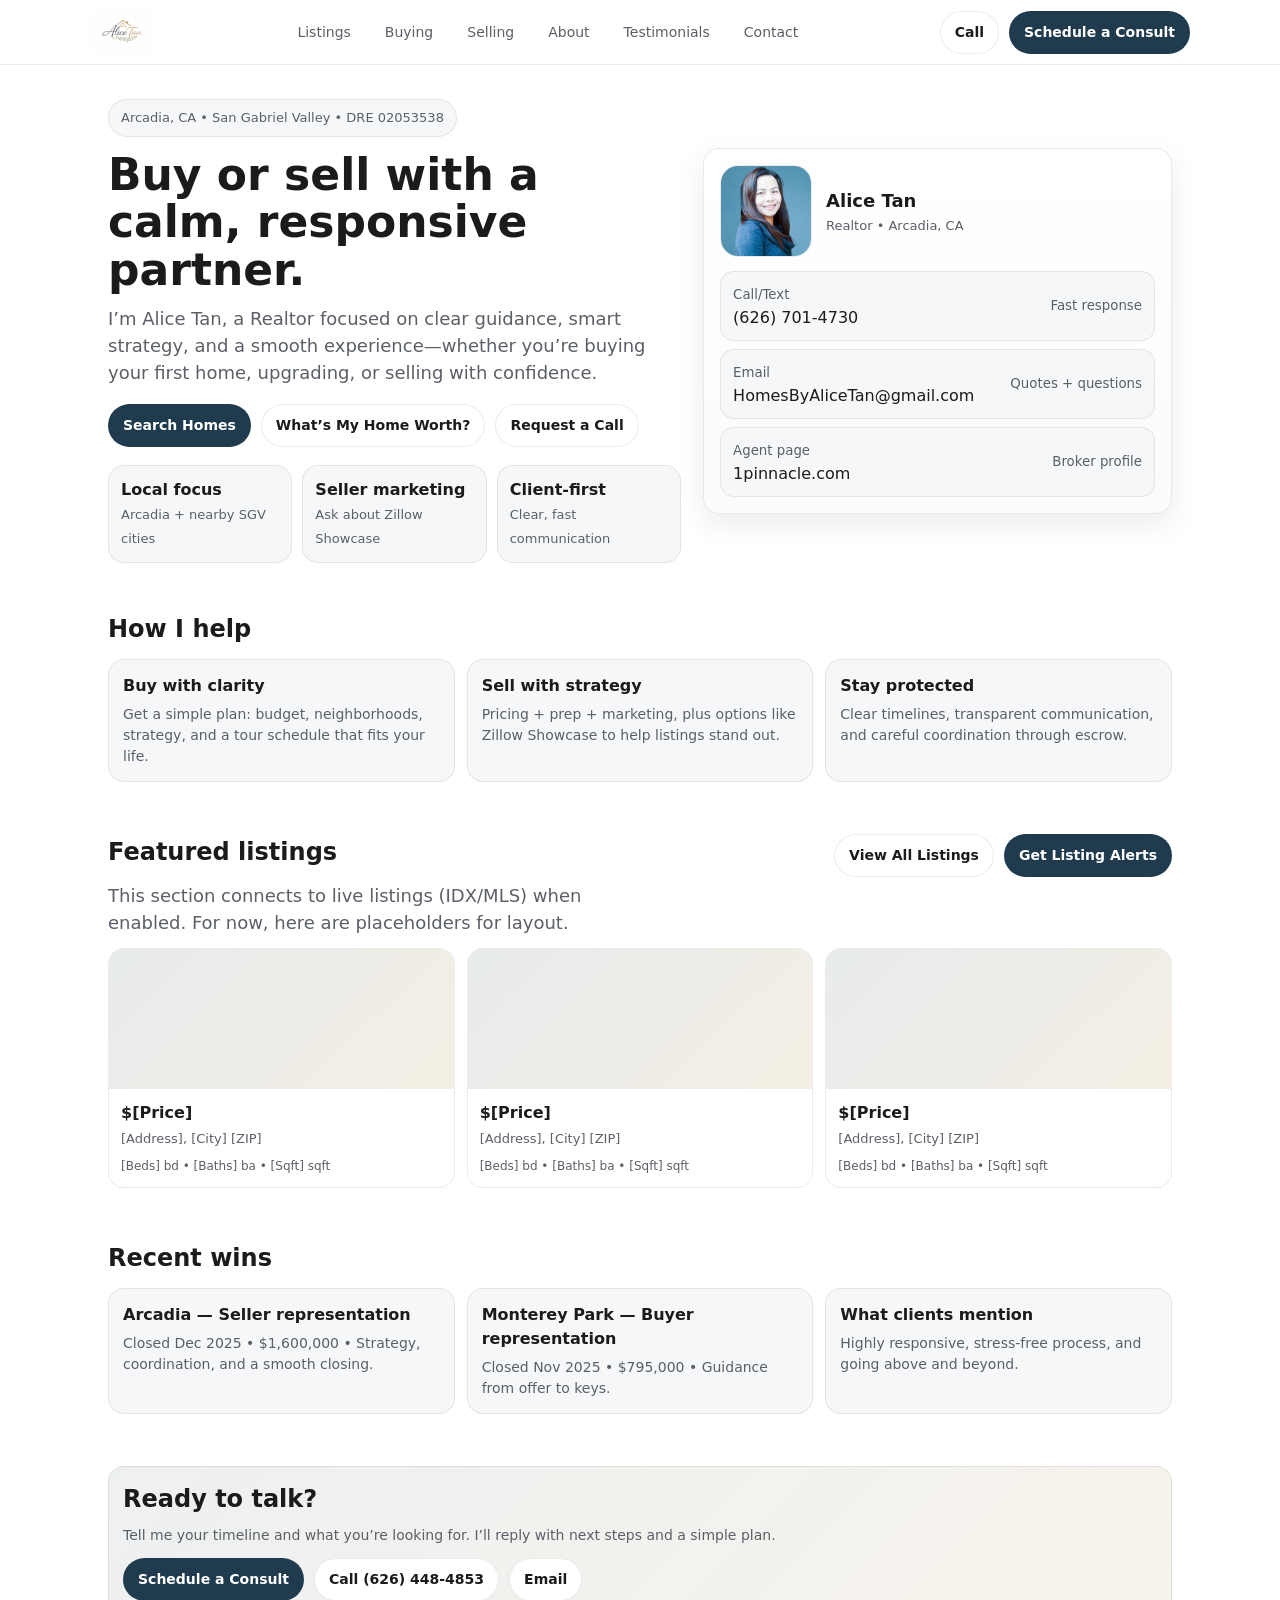
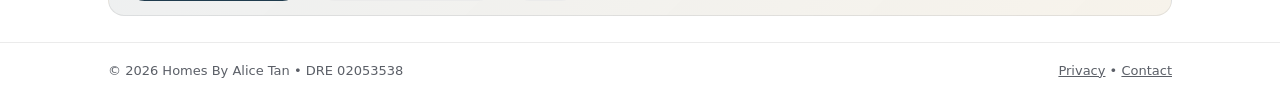
==== index.html @ 15ce1010 "Update index.html New number everywhere" ====
<!doctype html>
<html lang="en">
<head>
  <meta charset="utf-8" />
  <meta name="viewport" content="width=device-width, initial-scale=1" />
  <title>Homes By Alice Tan | Arcadia, CA Realtor (DRE 02053538)</title>
  <meta name="description" content="Alice Tan is a Realtor serving Arcadia and nearby San Gabriel Valley communities. Buy, sell, or rent with clear guidance and responsive support. DRE 02053538." />
  <link rel="stylesheet" href="css/styles.css" />
  <link rel="icon" href="/assets/logo.png" />

  <meta property="og:title" content="Homes By Alice Tan" />
  <meta property="og:description" content="Buy, sell, or rent in Arcadia and the San Gabriel Valley with Alice Tan. Responsive, calm, and client-first." />
  <meta property="og:type" content="website" />

  <script type="application/ld+json">
  {
    "@context": "https://schema.org",
    "@type": "RealEstateAgent",
    "name": "Alice Tan",
    "url": "https://HomesByAliceTan.com",
    "telephone": "+1-626-701-4730",
    "email": "HomesByAliceTan@gmail.com",
    "areaServed": ["Arcadia, CA", "San Gabriel Valley"],
    "identifier": "DRE 02053538"
  }
  </script>
</head>
<body>
  <header class="site-header">
    <div class="container header-inner">
      <a class="brand" href="index.html">
        <img src="assets/logo.png" alt="Homes By Alice Tan logo" />
      </a>
      <nav class="nav" aria-label="Primary navigation">
        <a href="pages/listings.html">Listings</a>
        <a href="pages/buying.html">Buying</a>
        <a href="pages/selling.html">Selling</a>
        <a href="pages/about.html">About</a>
        <a href="pages/testimonials.html">Testimonials</a>
        <a href="pages/contact.html">Contact</a>
      </nav>
      <div class="cta">
        <a class="btn ghost" href="tel:626-701-4730">Call</a>
        <a class="btn primary" href="pages/contact.html">Schedule a Consult</a>
      </div>
    </div>
  </header>

  <main>
    <section class="hero">
      <div class="container hero-grid">
        <div>
          <div class="badge">Arcadia, CA • San Gabriel Valley • DRE 02053538</div>
          <h1 class="h1">Buy or sell with a calm, responsive partner.</h1>
          <p class="lede">I’m Alice Tan, a Realtor focused on clear guidance, smart strategy, and a smooth experience—whether you’re buying your first home, upgrading, or selling with confidence.</p>
          <div class="hero-actions">
            <a class="btn primary" href="pages/listings.html">Search Homes</a>
            <a class="btn ghost" href="pages/selling.html#home-worth">What’s My Home Worth?</a>
            <a class="btn ghost" href="pages/contact.html">Request a Call</a>
          </div>
          <div class="kpis" aria-label="Highlights">
            <div class="kpi"><strong>Local focus</strong><span>Arcadia + nearby SGV cities</span></div>
            <div class="kpi"><strong>Seller marketing</strong><span>Ask about Zillow Showcase</span></div>
            <div class="kpi"><strong>Client-first</strong><span>Clear, fast communication</span></div>
          </div>
        </div>

        <aside class="hero-card" aria-label="Agent contact card">
          <div class="portrait">
            <img src="assets/headshot.jpg" alt="Headshot of Alice Tan" />
            <div class="meta">
              <p class="name">Alice Tan</p>
              <p class="title">Realtor • Arcadia, CA</p>
            </div>
          </div>
          <ul class="contact-list">
            <li class="contact-pill"><span><small>Call/Text</small><br><a href="tel:626-701-4730">(626) 701-4730</a></span><small>Fast response</small></li>
            <li class="contact-pill"><span><small>Email</small><br><a href="mailto:HomesByAliceTan@gmail.com">HomesByAliceTan@gmail.com</a></span><small>Quotes + questions</small></li>
            <li class="contact-pill"><span><small>Agent page</small><br><a href="https://1pinnacle.com/agents/alice-tan" target="_blank" rel="noreferrer">1pinnacle.com</a></span><small>Broker profile</small></li>
          </ul>
        </aside>
      </div>
    </section>

    <section class="section">
      <div class="container">
        <h2>How I help</h2>
        <div class="grid3">
          <div class="card">
            <h3>Buy with clarity</h3>
            <p>Get a simple plan: budget, neighborhoods, strategy, and a tour schedule that fits your life.</p>
          </div>
          <div class="card">
            <h3>Sell with strategy</h3>
            <p>Pricing + prep + marketing, plus options like Zillow Showcase to help listings stand out.</p>
          </div>
          <div class="card">
            <h3>Stay protected</h3>
            <p>Clear timelines, transparent communication, and careful coordination through escrow.</p>
          </div>
        </div>
      </div>
    </section>

    <section class="section" aria-label="Featured listings preview">
      <div class="container">
        <div class="split">
          <div>
            <h2>Featured listings</h2>
            <p class="lede" style="margin:0">This section connects to live listings (IDX/MLS) when enabled. For now, here are placeholders for layout.</p>
          </div>
          <div style="display:flex;gap:10px;justify-content:flex-end;align-items:flex-start;flex-wrap:wrap">
            <a class="btn ghost" href="pages/listings.html">View All Listings</a>
            <a class="btn primary" href="pages/contact.html">Get Listing Alerts</a>
          </div>
        </div>
        <div class="listings" style="margin-top:12px">
          <article class="listing"><div class="ph"></div><div class="body"><div class="price">$[Price]</div><div class="addr">[Address], [City] [ZIP]</div><div class="meta">[Beds] bd • [Baths] ba • [Sqft] sqft</div></div></article>
          <article class="listing"><div class="ph"></div><div class="body"><div class="price">$[Price]</div><div class="addr">[Address], [City] [ZIP]</div><div class="meta">[Beds] bd • [Baths] ba • [Sqft] sqft</div></div></article>
          <article class="listing"><div class="ph"></div><div class="body"><div class="price">$[Price]</div><div class="addr">[Address], [City] [ZIP]</div><div class="meta">[Beds] bd • [Baths] ba • [Sqft] sqft</div></div></article>
        </div>
      </div>
    </section>

    <section class="section" aria-label="Recent wins">
      <div class="container">
        <h2>Recent wins</h2>
        <div class="grid3">
          <div class="card">
            <h3>Arcadia — Seller representation</h3>
            <p>Closed Dec 2025 • $1,600,000 • Strategy, coordination, and a smooth closing.</p>
          </div>
          <div class="card">
            <h3>Monterey Park — Buyer representation</h3>
            <p>Closed Nov 2025 • $795,000 • Guidance from offer to keys.</p>
          </div>
          <div class="card">
            <h3>What clients mention</h3>
            <p>Highly responsive, stress-free process, and going above and beyond.</p>
          </div>
        </div>
      </div>
    </section>

    <section class="section" aria-label="Call to action">
      <div class="container">
        <div class="card" style="background:linear-gradient(135deg, rgba(31,59,77,.08), rgba(176,138,58,.10));">
          <h2 style="margin:0 0 8px">Ready to talk?</h2>
          <p class="lede" style="margin:0 0 12px">Tell me your timeline and what you’re looking for. I’ll reply with next steps and a simple plan.</p>
          <div class="hero-actions">
            <a class="btn primary" href="pages/contact.html">Schedule a Consult</a>
            <a class="btn ghost" href="tel:626-448-4853">Call (626) 448-4853</a>
            <a class="btn ghost" href="mailto:HomesByAliceTan@gmail.com">Email</a>
          </div>
        </div>
      </div>
    </section>

  </main>

  <div class="mobile-bar" aria-label="Quick actions">
    <a class="btn ghost" href="pages/listings.html">Listings</a>
    <a class="btn ghost" href="tel:626-448-4853">Call</a>
    <a class="btn primary" href="pages/contact.html">Contact</a>
  </div>

  <footer class="site-footer">
    <div class="container footer-grid">
      <div>© <span data-year></span> Homes By Alice Tan • DRE 02053538</div>
      <div>
        <a href="pages/privacy.html">Privacy</a>
        <span aria-hidden="true"> • </span>
        <a href="pages/contact.html">Contact</a>
      </div>
    </div>
  </footer>

  <script src="js/main.js"></script>
</body>
</html>
---- css/styles.css ----
:root{
  --bg:#ffffff;
  --text:#1b1b1b;
  --muted:#5b5f67;
  --brand:#b08a3a; /* warm gold */
  --brand2:#1f3b4d; /* deep blue */
  --card:#f6f7f9;
  --border:rgba(0,0,0,.08);
  --radius:16px;
  --shadow:0 10px 30px rgba(0,0,0,.08);
}
*{box-sizing:border-box}
html,body{margin:0;padding:0;font-family:system-ui,-apple-system,Segoe UI,Roboto,Inter,Arial,sans-serif;color:var(--text);background:var(--bg);line-height:1.5}
a{color:inherit}
.container{max-width:1100px;margin:0 auto;padding:0 18px}

/* Header */
.site-header{position:sticky;top:0;z-index:50;background:rgba(255,255,255,.85);backdrop-filter:saturate(160%) blur(10px);border-bottom:1px solid var(--border)}
.header-inner{display:flex;align-items:center;justify-content:space-between;gap:14px;padding:10px 0}
.brand{display:flex;align-items:center;gap:12px;text-decoration:none}
.brand img{height:44px;width:auto;display:block}
.nav{display:flex;gap:14px;flex-wrap:wrap;align-items:center}
.nav a{font-size:14px;text-decoration:none;color:var(--muted);padding:8px 10px;border-radius:12px}
.nav a:hover{background:var(--card);color:var(--text)}
.cta{display:flex;gap:10px;align-items:center}
.btn{display:inline-flex;align-items:center;justify-content:center;gap:10px;border:1px solid var(--border);background:#fff;color:var(--text);padding:10px 14px;border-radius:999px;text-decoration:none;font-weight:600;font-size:14px}
.btn.primary{background:var(--brand2);border-color:transparent;color:#fff}
.btn.primary:hover{filter:brightness(1.05)}
.btn.ghost:hover{background:var(--card)}

/* Hero */
.hero{padding:34px 0 22px}
.hero-grid{display:grid;grid-template-columns:1.1fr .9fr;gap:22px;align-items:center}
.badge{display:inline-flex;gap:10px;align-items:center;font-size:13px;color:var(--muted);background:var(--card);border:1px solid var(--border);padding:8px 12px;border-radius:999px}
.h1{font-size:44px;line-height:1.08;margin:14px 0 12px}
.lede{font-size:18px;color:var(--muted);margin:0 0 18px}
.hero-actions{display:flex;gap:10px;flex-wrap:wrap}
.kpis{display:grid;grid-template-columns:repeat(3,1fr);gap:10px;margin-top:18px}
.kpi{background:var(--card);border:1px solid var(--border);border-radius:var(--radius);padding:12px}
.kpi strong{display:block;font-size:16px}
.kpi span{color:var(--muted);font-size:13px}

.hero-card{background:linear-gradient(180deg,#fff, #fbfbfd);border:1px solid var(--border);border-radius:var(--radius);box-shadow:var(--shadow);padding:16px}
.portrait{display:flex;gap:14px;align-items:center}
.portrait img{width:92px;height:92px;border-radius:18px;object-fit:cover;border:1px solid var(--border)}
.portrait .meta{min-width:0}
.portrait .name{font-size:18px;font-weight:800;margin:0}
.portrait .title{margin:2px 0 0;color:var(--muted);font-size:13px}
.contact-list{margin:14px 0 0;padding:0;list-style:none;display:grid;gap:8px}
.contact-list a{color:var(--text);text-decoration:none}
.contact-pill{display:flex;justify-content:space-between;gap:12px;align-items:center;padding:10px 12px;border-radius:14px;background:var(--card);border:1px solid var(--border)}
.contact-pill small{color:var(--muted)}

/* Sections */
.section{padding:26px 0}
.section h2{font-size:24px;margin:0 0 12px}
.grid3{display:grid;grid-template-columns:repeat(3,1fr);gap:12px}
.card{background:var(--card);border:1px solid var(--border);border-radius:var(--radius);padding:14px}
.card h3{margin:0 0 6px;font-size:16px}
.card p{margin:0;color:var(--muted);font-size:14px}

.split{display:grid;grid-template-columns:1fr 1fr;gap:14px}
.list{margin:10px 0 0;padding-left:18px;color:var(--muted)}

/* Listings */
.listings{display:grid;grid-template-columns:repeat(3,1fr);gap:12px}
.listing{background:#fff;border:1px solid var(--border);border-radius:var(--radius);overflow:hidden}
.listing .ph{height:140px;background:linear-gradient(135deg,rgba(31,59,77,.10),rgba(176,138,58,.14))}
.listing .body{padding:12px}
.listing .price{font-weight:900}
.listing .addr{color:var(--muted);font-size:13px;margin-top:4px}
.listing .meta{color:var(--muted);font-size:12px;margin-top:8px}

/* Forms */
form{display:grid;gap:10px}
label{font-size:13px;color:var(--muted)}
input,textarea,select{width:100%;padding:12px 12px;border-radius:14px;border:1px solid var(--border);background:#fff;font-size:14px}
textarea{min-height:110px;resize:vertical}
.form-row{display:grid;grid-template-columns:1fr 1fr;gap:10px}

/* Footer */
.site-footer{border-top:1px solid var(--border);padding:18px 0;color:var(--muted);font-size:13px}
.footer-grid{display:flex;flex-wrap:wrap;gap:10px;align-items:center;justify-content:space-between}

/* Mobile */
.mobile-bar{display:none}
@media (max-width:900px){
  .hero-grid{grid-template-columns:1fr}
  .h1{font-size:36px}
  .grid3{grid-template-columns:1fr}
  .split{grid-template-columns:1fr}
  .listings{grid-template-columns:1fr}
  .nav{display:none}
  .mobile-bar{position:fixed;left:10px;right:10px;bottom:10px;display:flex;gap:10px;z-index:60;background:rgba(255,255,255,.92);backdrop-filter:blur(10px);border:1px solid var(--border);border-radius:999px;padding:10px;box-shadow:var(--shadow)}
  .mobile-bar a{flex:1}
}
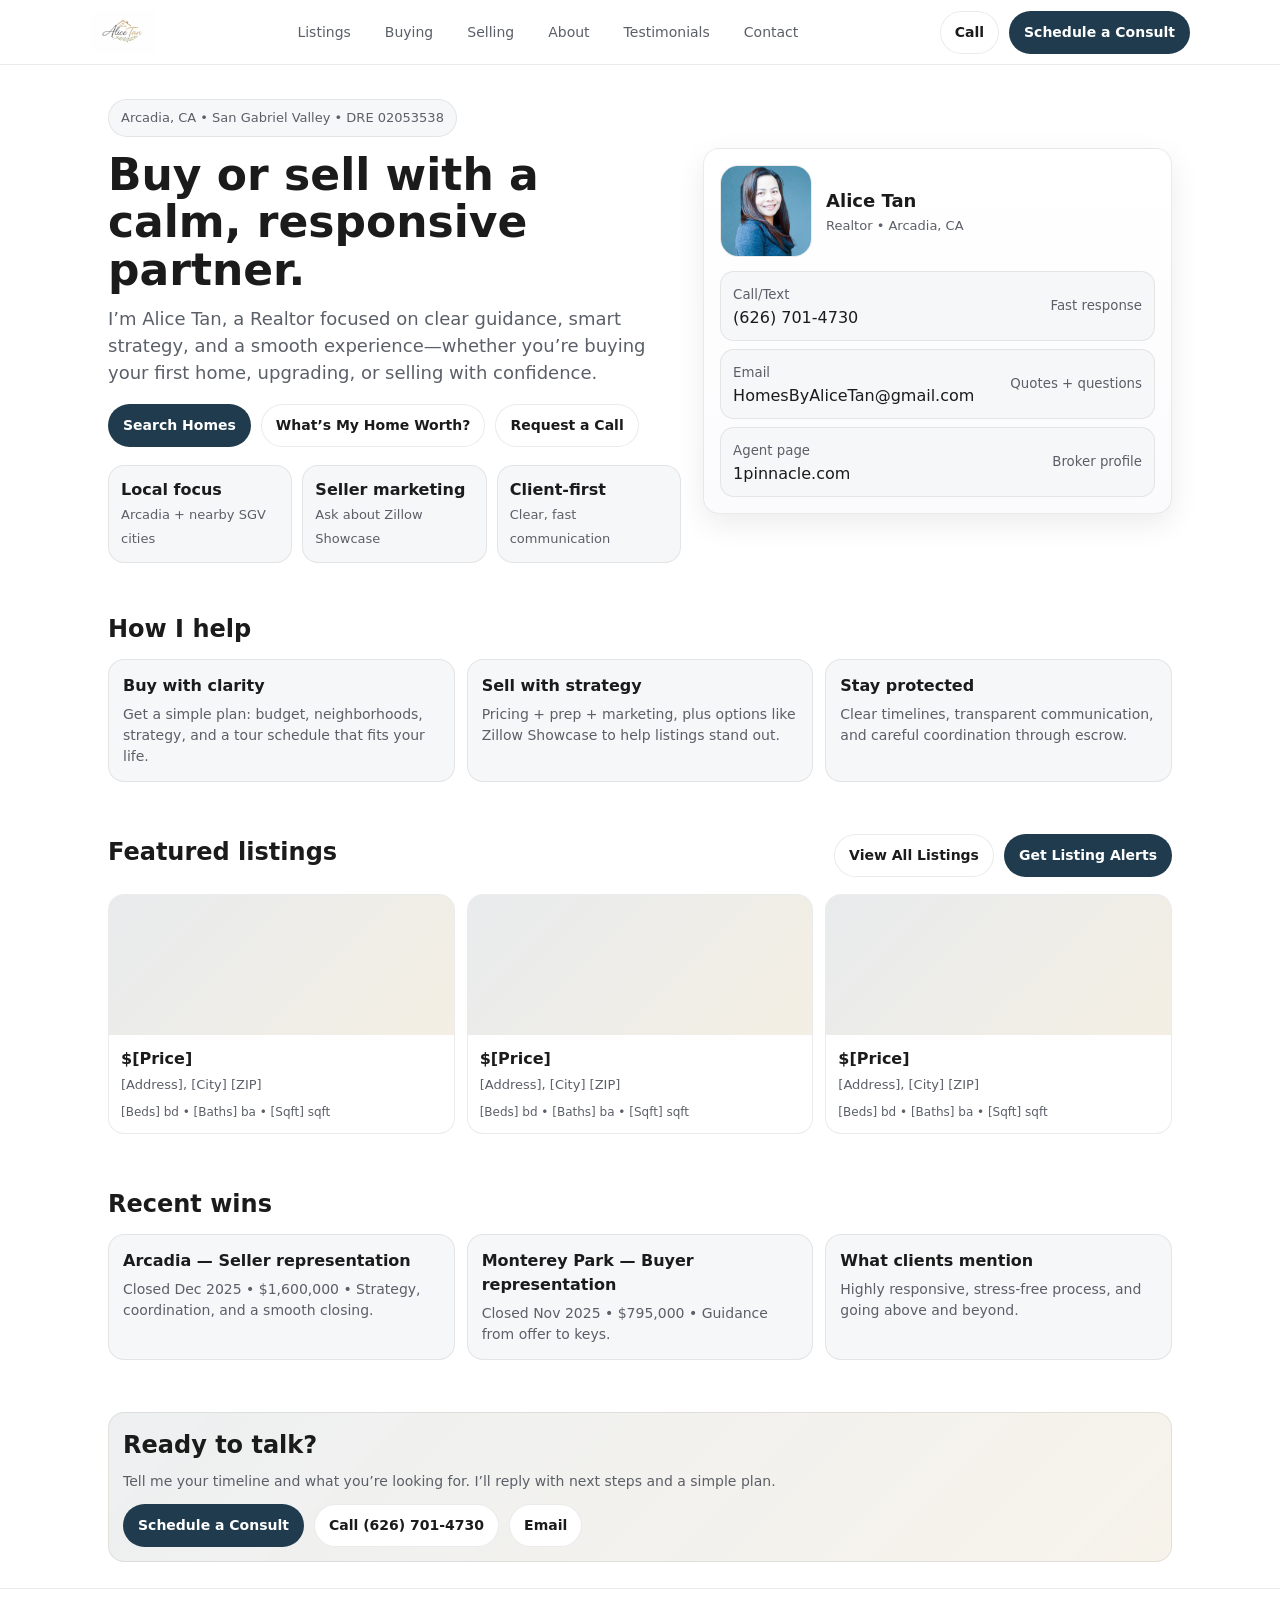
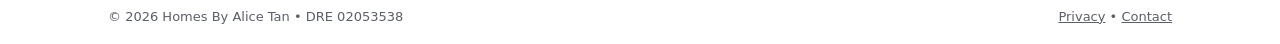
==== commit 38b8bc65: "Fix phone number to (626) 701-4730" ====
--- a/index.html
+++ b/index.html
@@ -107,7 +107,7 @@
         <div class="split">
           <div>
             <h2>Featured listings</h2>
-            <p class="lede" style="margin:0">This section connects to live listings (IDX/MLS) when enabled. For now, here are placeholders for layout.</p>
+            <p class="lede" style="margin:0"></p>
           </div>
           <div style="display:flex;gap:10px;justify-content:flex-end;align-items:flex-start;flex-wrap:wrap">
             <a class="btn ghost" href="pages/listings.html">View All Listings</a>
@@ -149,7 +149,7 @@
           <p class="lede" style="margin:0 0 12px">Tell me your timeline and what you’re looking for. I’ll reply with next steps and a simple plan.</p>
           <div class="hero-actions">
             <a class="btn primary" href="pages/contact.html">Schedule a Consult</a>
-            <a class="btn ghost" href="tel:626-448-4853">Call (626) 448-4853</a>
+            <a class="btn ghost" href="tel:626-701-4730">Call (626) 701-4730</a>
             <a class="btn ghost" href="mailto:HomesByAliceTan@gmail.com">Email</a>
           </div>
         </div>
@@ -160,7 +160,7 @@
 
   <div class="mobile-bar" aria-label="Quick actions">
     <a class="btn ghost" href="pages/listings.html">Listings</a>
-    <a class="btn ghost" href="tel:626-448-4853">Call</a>
+    <a class="btn ghost" href="tel:626-701-4730">Call</a>
     <a class="btn primary" href="pages/contact.html">Contact</a>
   </div>
 
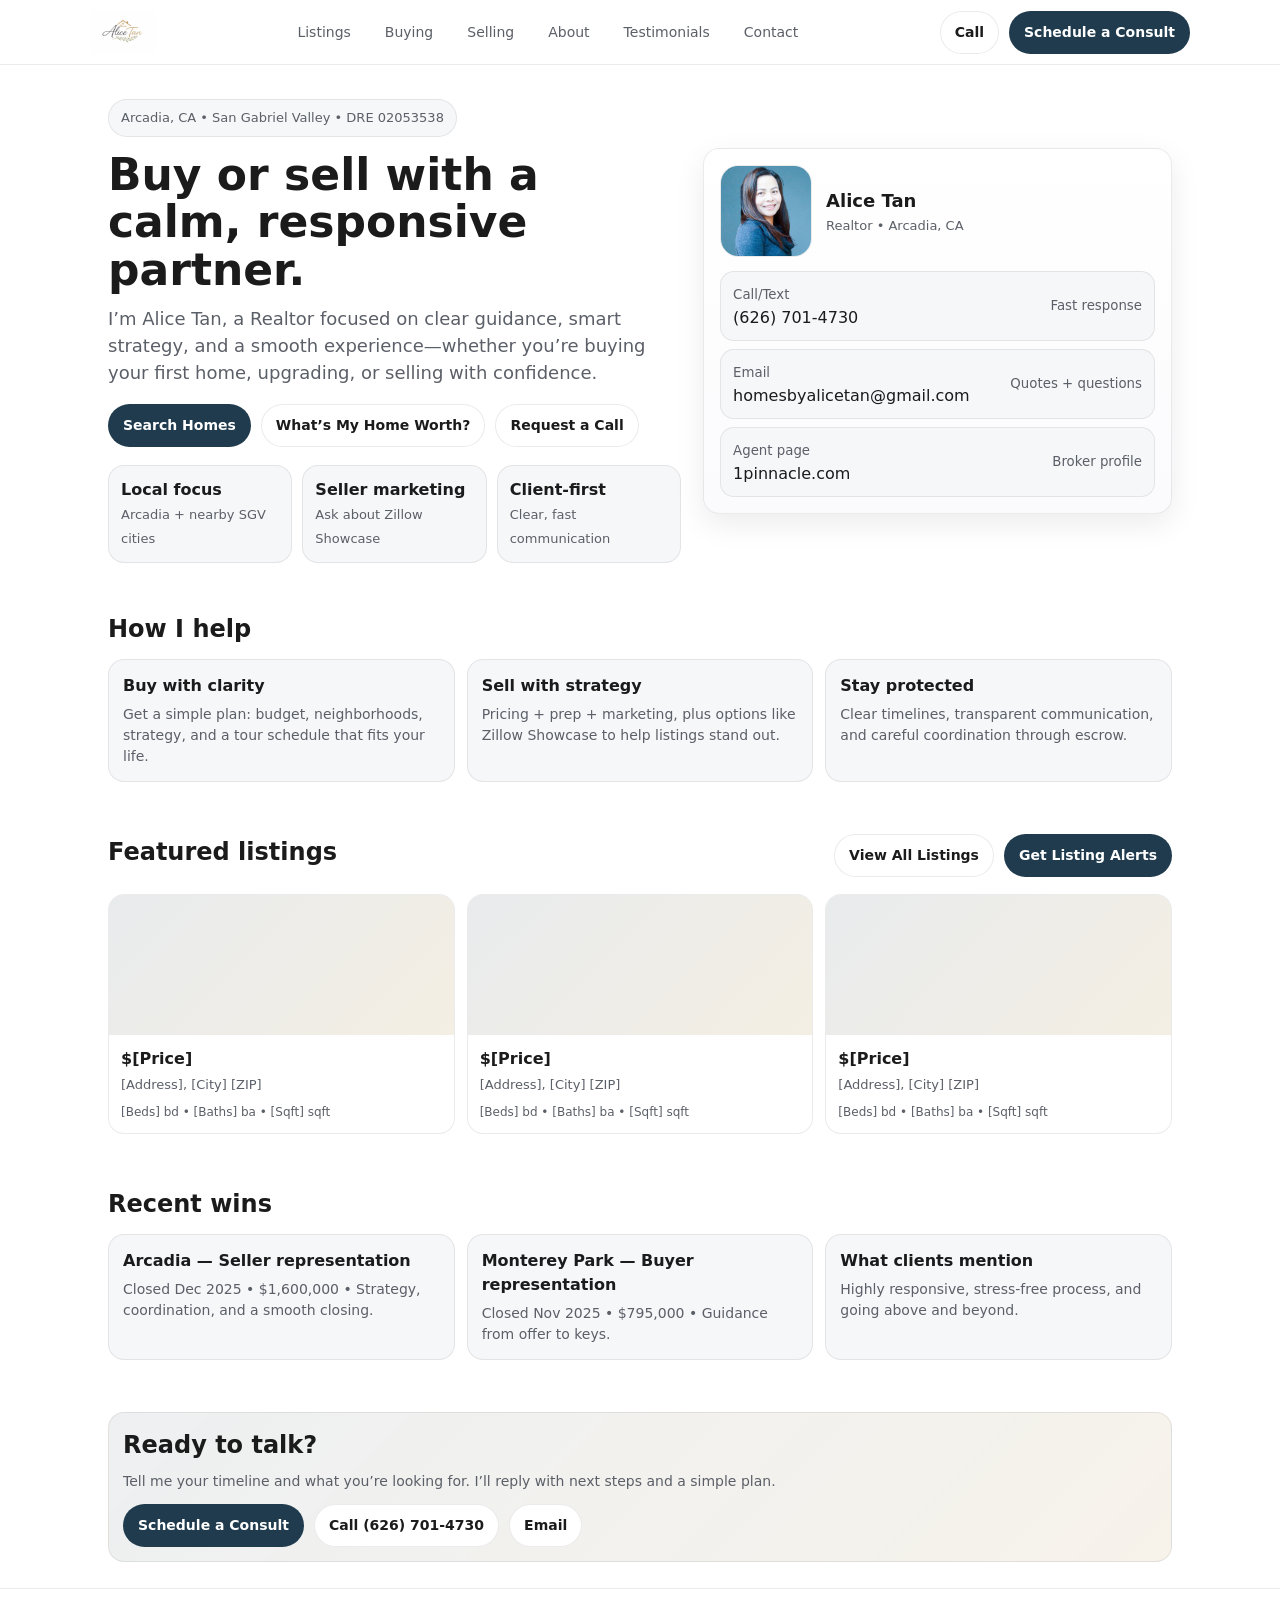
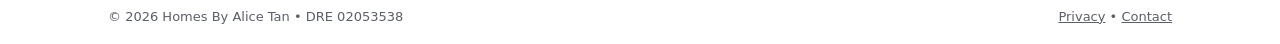
==== commit 9c8643a8: "Use homesbyalicetan@gmail.com consistently" ====
--- a/index.html
+++ b/index.html
@@ -19,7 +19,7 @@
     "name": "Alice Tan",
     "url": "https://HomesByAliceTan.com",
     "telephone": "+1-626-701-4730",
-    "email": "HomesByAliceTan@gmail.com",
+    "email": "homesbyalicetan@gmail.com",
     "areaServed": ["Arcadia, CA", "San Gabriel Valley"],
     "identifier": "DRE 02053538"
   }
@@ -75,7 +75,7 @@
           </div>
           <ul class="contact-list">
             <li class="contact-pill"><span><small>Call/Text</small><br><a href="tel:626-701-4730">(626) 701-4730</a></span><small>Fast response</small></li>
-            <li class="contact-pill"><span><small>Email</small><br><a href="mailto:HomesByAliceTan@gmail.com">HomesByAliceTan@gmail.com</a></span><small>Quotes + questions</small></li>
+            <li class="contact-pill"><span><small>Email</small><br><a href="mailto:homesbyalicetan@gmail.com">homesbyalicetan@gmail.com</a></span><small>Quotes + questions</small></li>
             <li class="contact-pill"><span><small>Agent page</small><br><a href="https://1pinnacle.com/agents/alice-tan" target="_blank" rel="noreferrer">1pinnacle.com</a></span><small>Broker profile</small></li>
           </ul>
         </aside>
@@ -150,7 +150,7 @@
           <div class="hero-actions">
             <a class="btn primary" href="pages/contact.html">Schedule a Consult</a>
             <a class="btn ghost" href="tel:626-701-4730">Call (626) 701-4730</a>
-            <a class="btn ghost" href="mailto:HomesByAliceTan@gmail.com">Email</a>
+            <a class="btn ghost" href="mailto:homesbyalicetan@gmail.com">Email</a>
           </div>
         </div>
       </div>
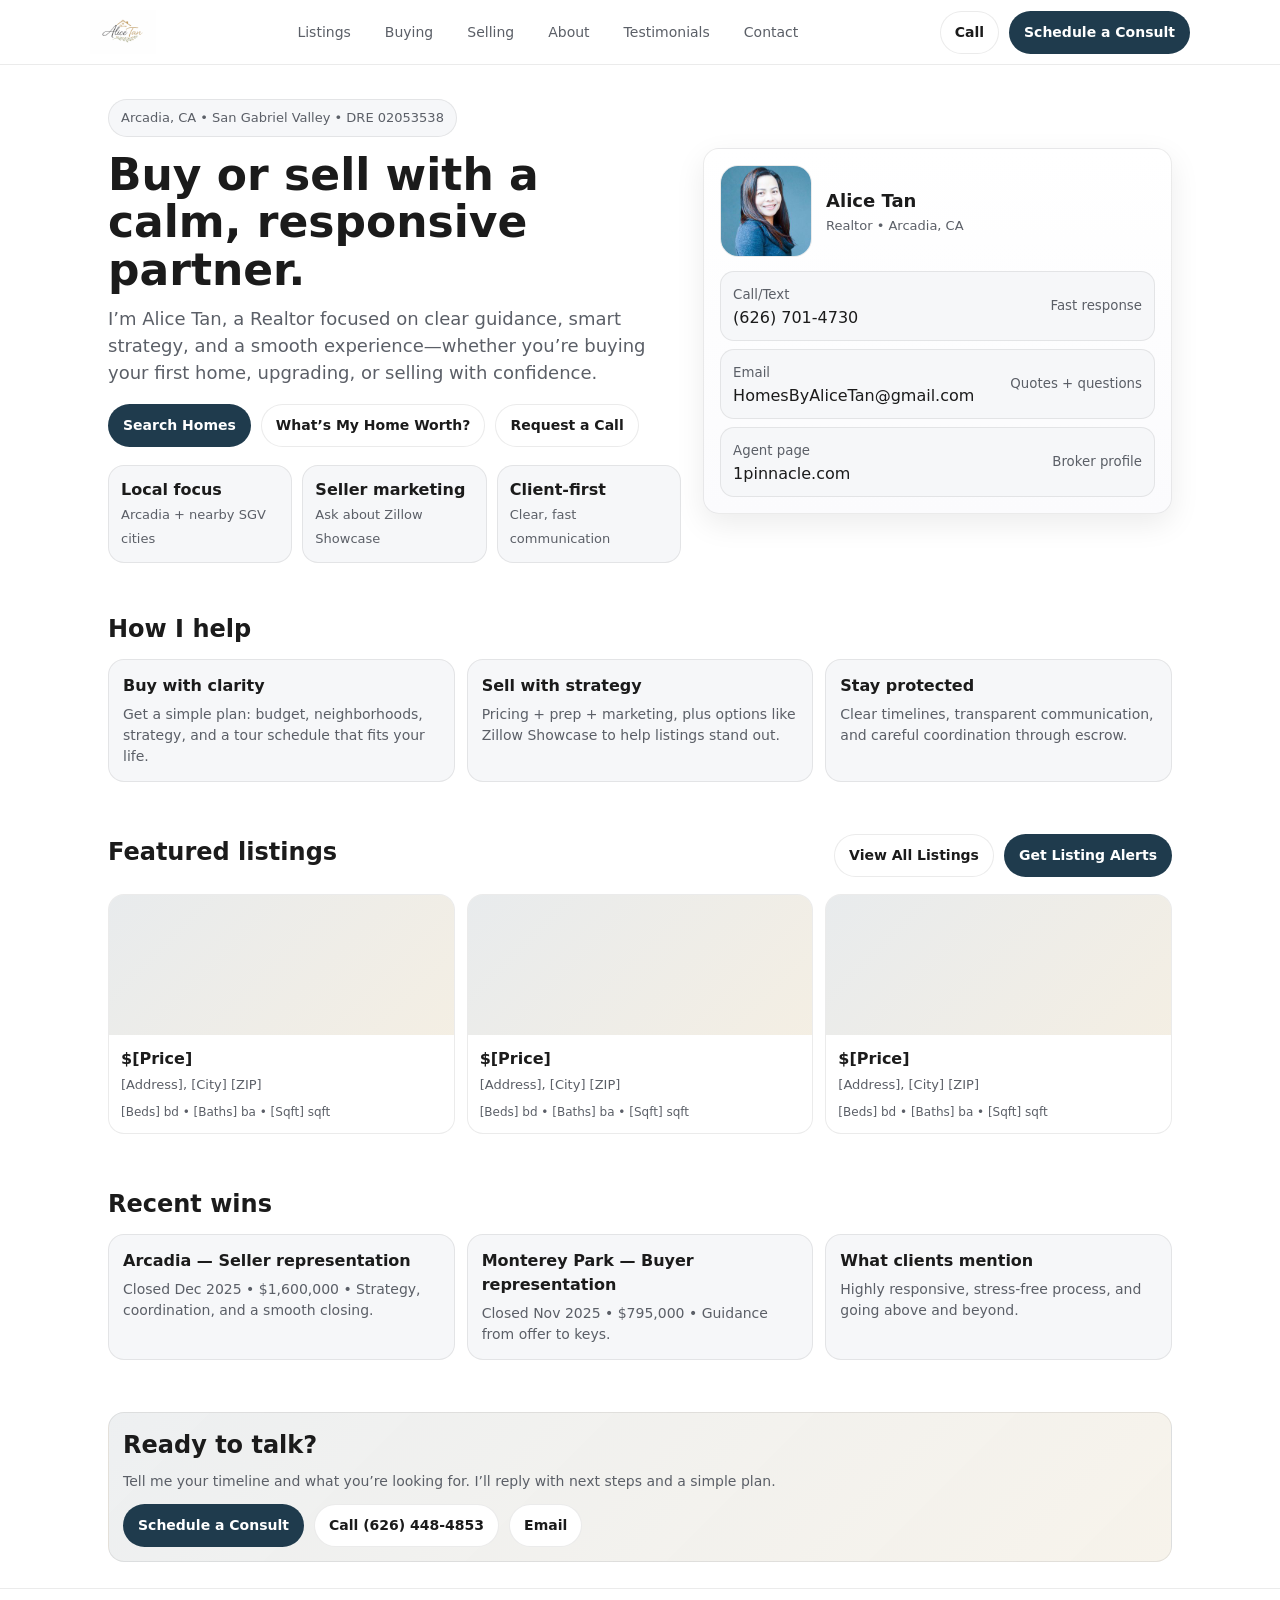
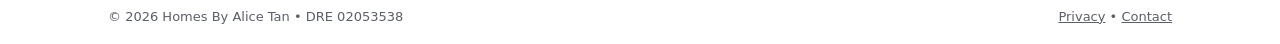
==== commit 075d4d53: "Update index.html Remove idx" ====
--- a/index.html
+++ b/index.html
@@ -19,7 +19,7 @@
     "name": "Alice Tan",
     "url": "https://HomesByAliceTan.com",
     "telephone": "+1-626-701-4730",
-    "email": "homesbyalicetan@gmail.com",
+    "email": "HomesByAliceTan@gmail.com",
     "areaServed": ["Arcadia, CA", "San Gabriel Valley"],
     "identifier": "DRE 02053538"
   }
@@ -75,7 +75,7 @@
           </div>
           <ul class="contact-list">
             <li class="contact-pill"><span><small>Call/Text</small><br><a href="tel:626-701-4730">(626) 701-4730</a></span><small>Fast response</small></li>
-            <li class="contact-pill"><span><small>Email</small><br><a href="mailto:homesbyalicetan@gmail.com">homesbyalicetan@gmail.com</a></span><small>Quotes + questions</small></li>
+            <li class="contact-pill"><span><small>Email</small><br><a href="mailto:HomesByAliceTan@gmail.com">HomesByAliceTan@gmail.com</a></span><small>Quotes + questions</small></li>
             <li class="contact-pill"><span><small>Agent page</small><br><a href="https://1pinnacle.com/agents/alice-tan" target="_blank" rel="noreferrer">1pinnacle.com</a></span><small>Broker profile</small></li>
           </ul>
         </aside>
@@ -149,8 +149,8 @@
           <p class="lede" style="margin:0 0 12px">Tell me your timeline and what you’re looking for. I’ll reply with next steps and a simple plan.</p>
           <div class="hero-actions">
             <a class="btn primary" href="pages/contact.html">Schedule a Consult</a>
-            <a class="btn ghost" href="tel:626-701-4730">Call (626) 701-4730</a>
-            <a class="btn ghost" href="mailto:homesbyalicetan@gmail.com">Email</a>
+            <a class="btn ghost" href="tel:626-448-4853">Call (626) 448-4853</a>
+            <a class="btn ghost" href="mailto:HomesByAliceTan@gmail.com">Email</a>
           </div>
         </div>
       </div>
@@ -160,7 +160,7 @@
 
   <div class="mobile-bar" aria-label="Quick actions">
     <a class="btn ghost" href="pages/listings.html">Listings</a>
-    <a class="btn ghost" href="tel:626-701-4730">Call</a>
+    <a class="btn ghost" href="tel:626-448-4853">Call</a>
     <a class="btn primary" href="pages/contact.html">Contact</a>
   </div>
 
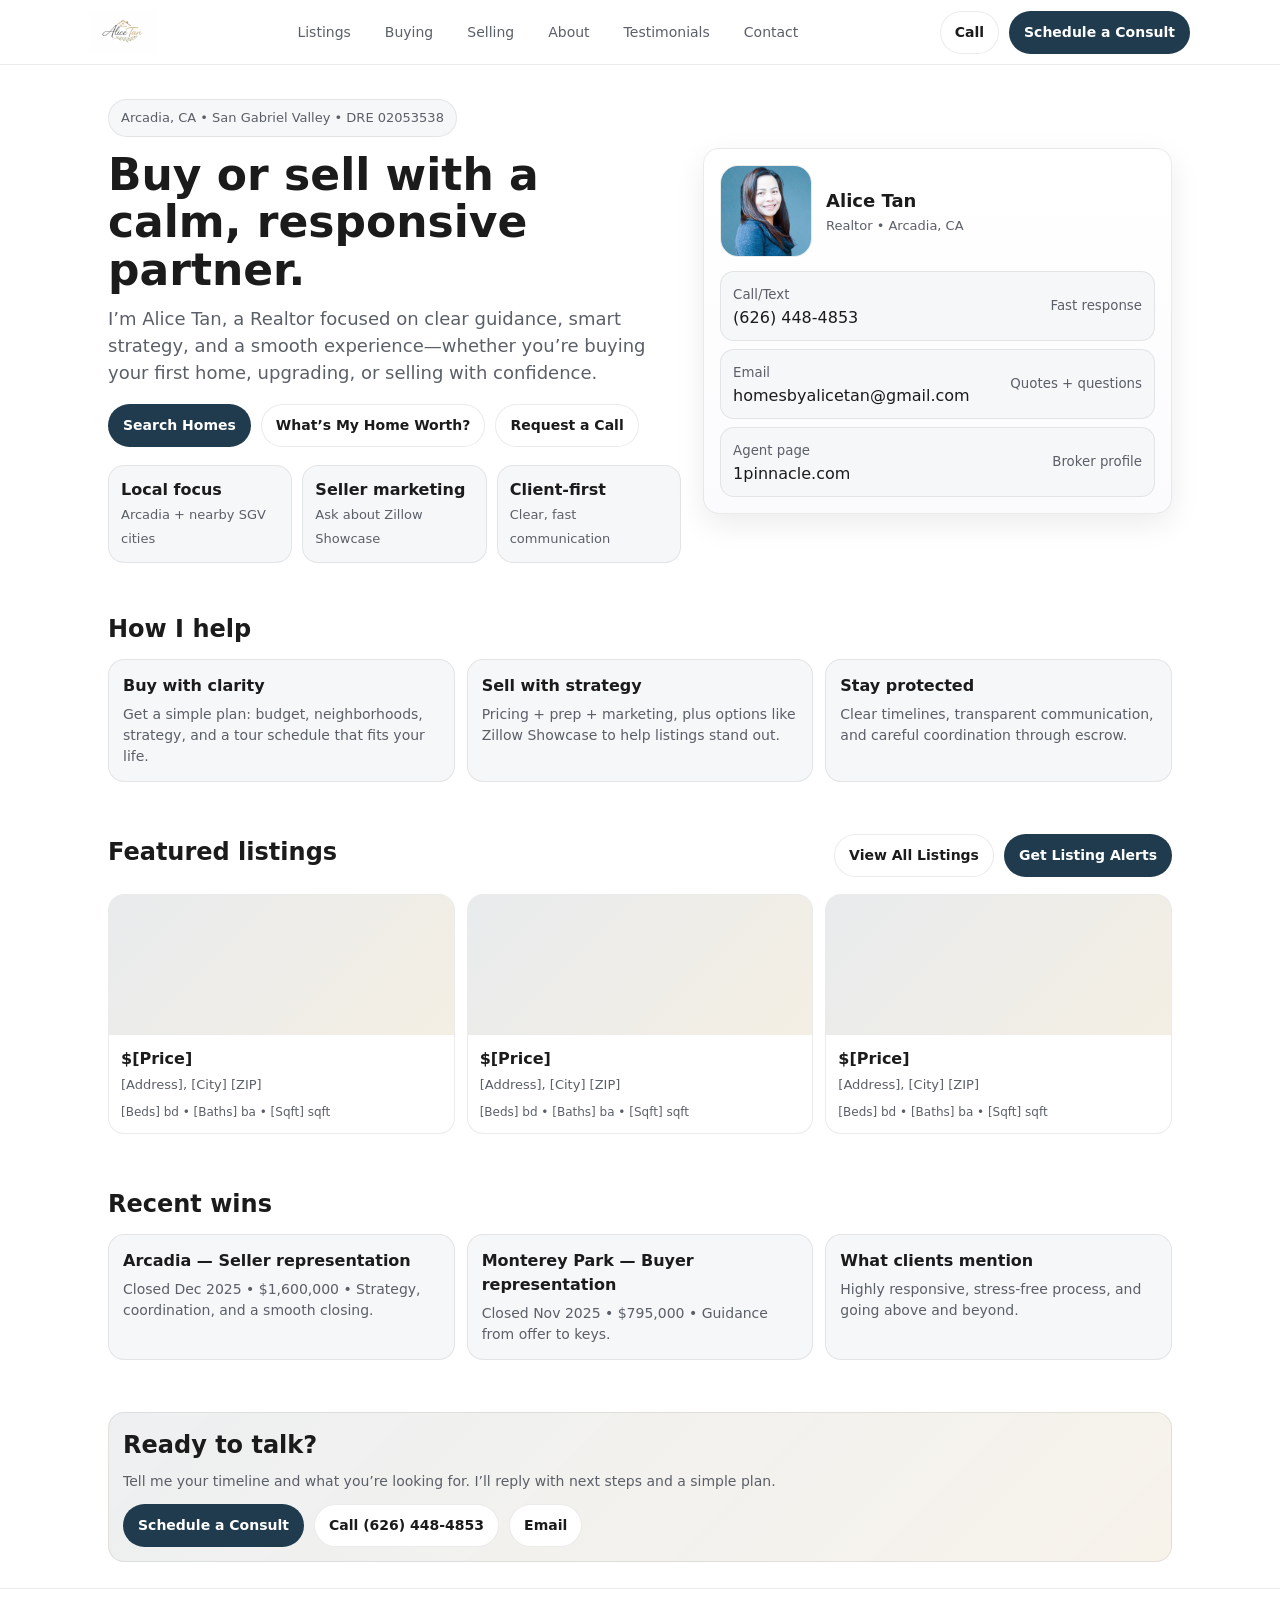
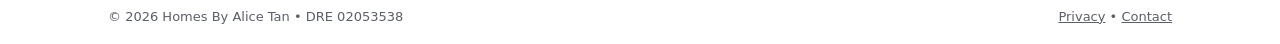
==== commit a77aa740: "Unify phone number to 626-448-4853" ====
--- a/index.html
+++ b/index.html
@@ -18,8 +18,8 @@
     "@type": "RealEstateAgent",
     "name": "Alice Tan",
     "url": "https://HomesByAliceTan.com",
-    "telephone": "+1-626-701-4730",
-    "email": "HomesByAliceTan@gmail.com",
+    "telephone": "+1-626-448-4853",
+    "email": "homesbyalicetan@gmail.com",
     "areaServed": ["Arcadia, CA", "San Gabriel Valley"],
     "identifier": "DRE 02053538"
   }
@@ -40,7 +40,7 @@
         <a href="pages/contact.html">Contact</a>
       </nav>
       <div class="cta">
-        <a class="btn ghost" href="tel:626-701-4730">Call</a>
+        <a class="btn ghost" href="tel:626-448-4853">Call</a>
         <a class="btn primary" href="pages/contact.html">Schedule a Consult</a>
       </div>
     </div>
@@ -74,8 +74,8 @@
             </div>
           </div>
           <ul class="contact-list">
-            <li class="contact-pill"><span><small>Call/Text</small><br><a href="tel:626-701-4730">(626) 701-4730</a></span><small>Fast response</small></li>
-            <li class="contact-pill"><span><small>Email</small><br><a href="mailto:HomesByAliceTan@gmail.com">HomesByAliceTan@gmail.com</a></span><small>Quotes + questions</small></li>
+            <li class="contact-pill"><span><small>Call/Text</small><br><a href="tel:626-448-4853">(626) 448-4853</a></span><small>Fast response</small></li>
+            <li class="contact-pill"><span><small>Email</small><br><a href="mailto:homesbyalicetan@gmail.com">homesbyalicetan@gmail.com</a></span><small>Quotes + questions</small></li>
             <li class="contact-pill"><span><small>Agent page</small><br><a href="https://1pinnacle.com/agents/alice-tan" target="_blank" rel="noreferrer">1pinnacle.com</a></span><small>Broker profile</small></li>
           </ul>
         </aside>
@@ -150,7 +150,7 @@
           <div class="hero-actions">
             <a class="btn primary" href="pages/contact.html">Schedule a Consult</a>
             <a class="btn ghost" href="tel:626-448-4853">Call (626) 448-4853</a>
-            <a class="btn ghost" href="mailto:HomesByAliceTan@gmail.com">Email</a>
+            <a class="btn ghost" href="mailto:homesbyalicetan@gmail.com">Email</a>
           </div>
         </div>
       </div>
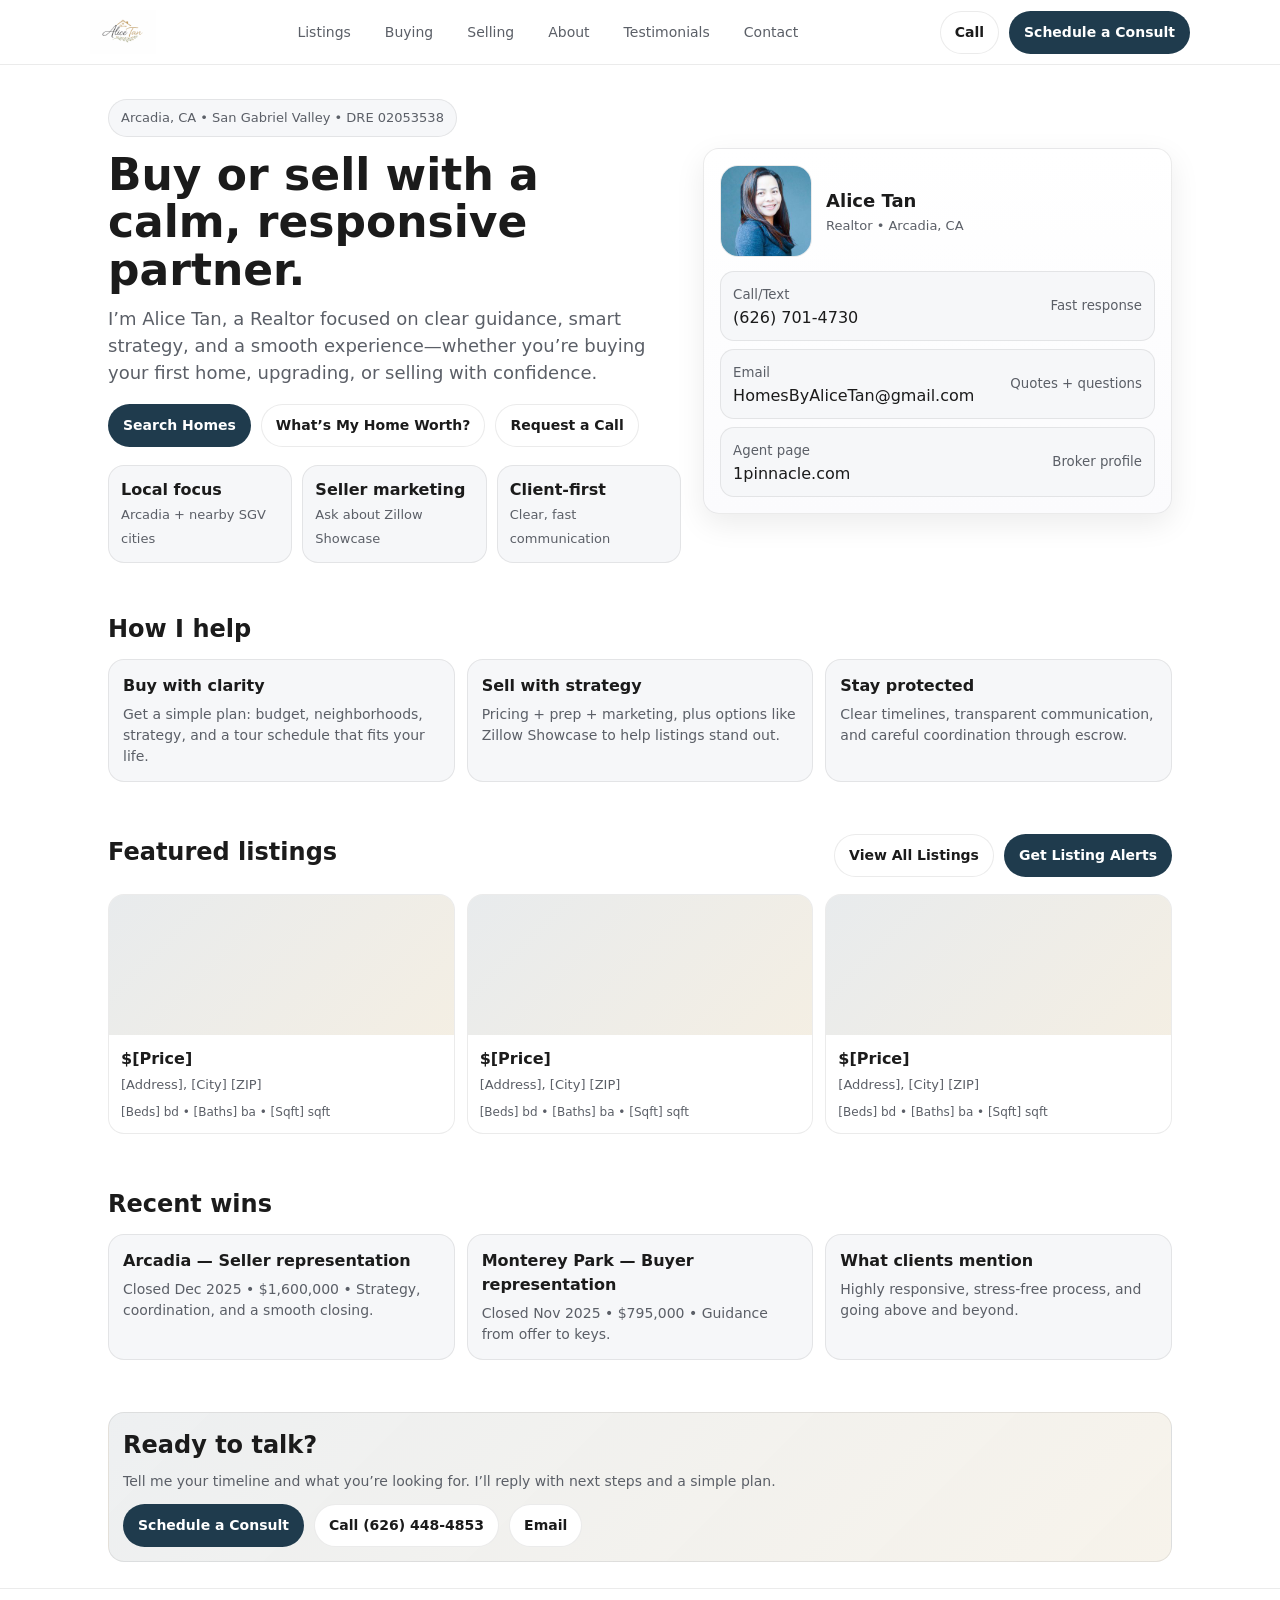
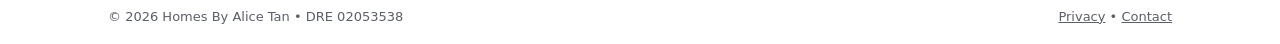
==== commit 09191c8c: "Update index.html change number to 4853" ====
--- a/index.html
+++ b/index.html
@@ -19,7 +19,7 @@
     "name": "Alice Tan",
     "url": "https://HomesByAliceTan.com",
     "telephone": "+1-626-448-4853",
-    "email": "homesbyalicetan@gmail.com",
+    "email": "HomesByAliceTan@gmail.com",
     "areaServed": ["Arcadia, CA", "San Gabriel Valley"],
     "identifier": "DRE 02053538"
   }
@@ -74,8 +74,8 @@
             </div>
           </div>
           <ul class="contact-list">
-            <li class="contact-pill"><span><small>Call/Text</small><br><a href="tel:626-448-4853">(626) 448-4853</a></span><small>Fast response</small></li>
-            <li class="contact-pill"><span><small>Email</small><br><a href="mailto:homesbyalicetan@gmail.com">homesbyalicetan@gmail.com</a></span><small>Quotes + questions</small></li>
+            <li class="contact-pill"><span><small>Call/Text</small><br><a href="tel:626-701-4730">(626) 701-4730</a></span><small>Fast response</small></li>
+            <li class="contact-pill"><span><small>Email</small><br><a href="mailto:HomesByAliceTan@gmail.com">HomesByAliceTan@gmail.com</a></span><small>Quotes + questions</small></li>
             <li class="contact-pill"><span><small>Agent page</small><br><a href="https://1pinnacle.com/agents/alice-tan" target="_blank" rel="noreferrer">1pinnacle.com</a></span><small>Broker profile</small></li>
           </ul>
         </aside>
@@ -150,7 +150,7 @@
           <div class="hero-actions">
             <a class="btn primary" href="pages/contact.html">Schedule a Consult</a>
             <a class="btn ghost" href="tel:626-448-4853">Call (626) 448-4853</a>
-            <a class="btn ghost" href="mailto:homesbyalicetan@gmail.com">Email</a>
+            <a class="btn ghost" href="mailto:HomesByAliceTan@gmail.com">Email</a>
           </div>
         </div>
       </div>
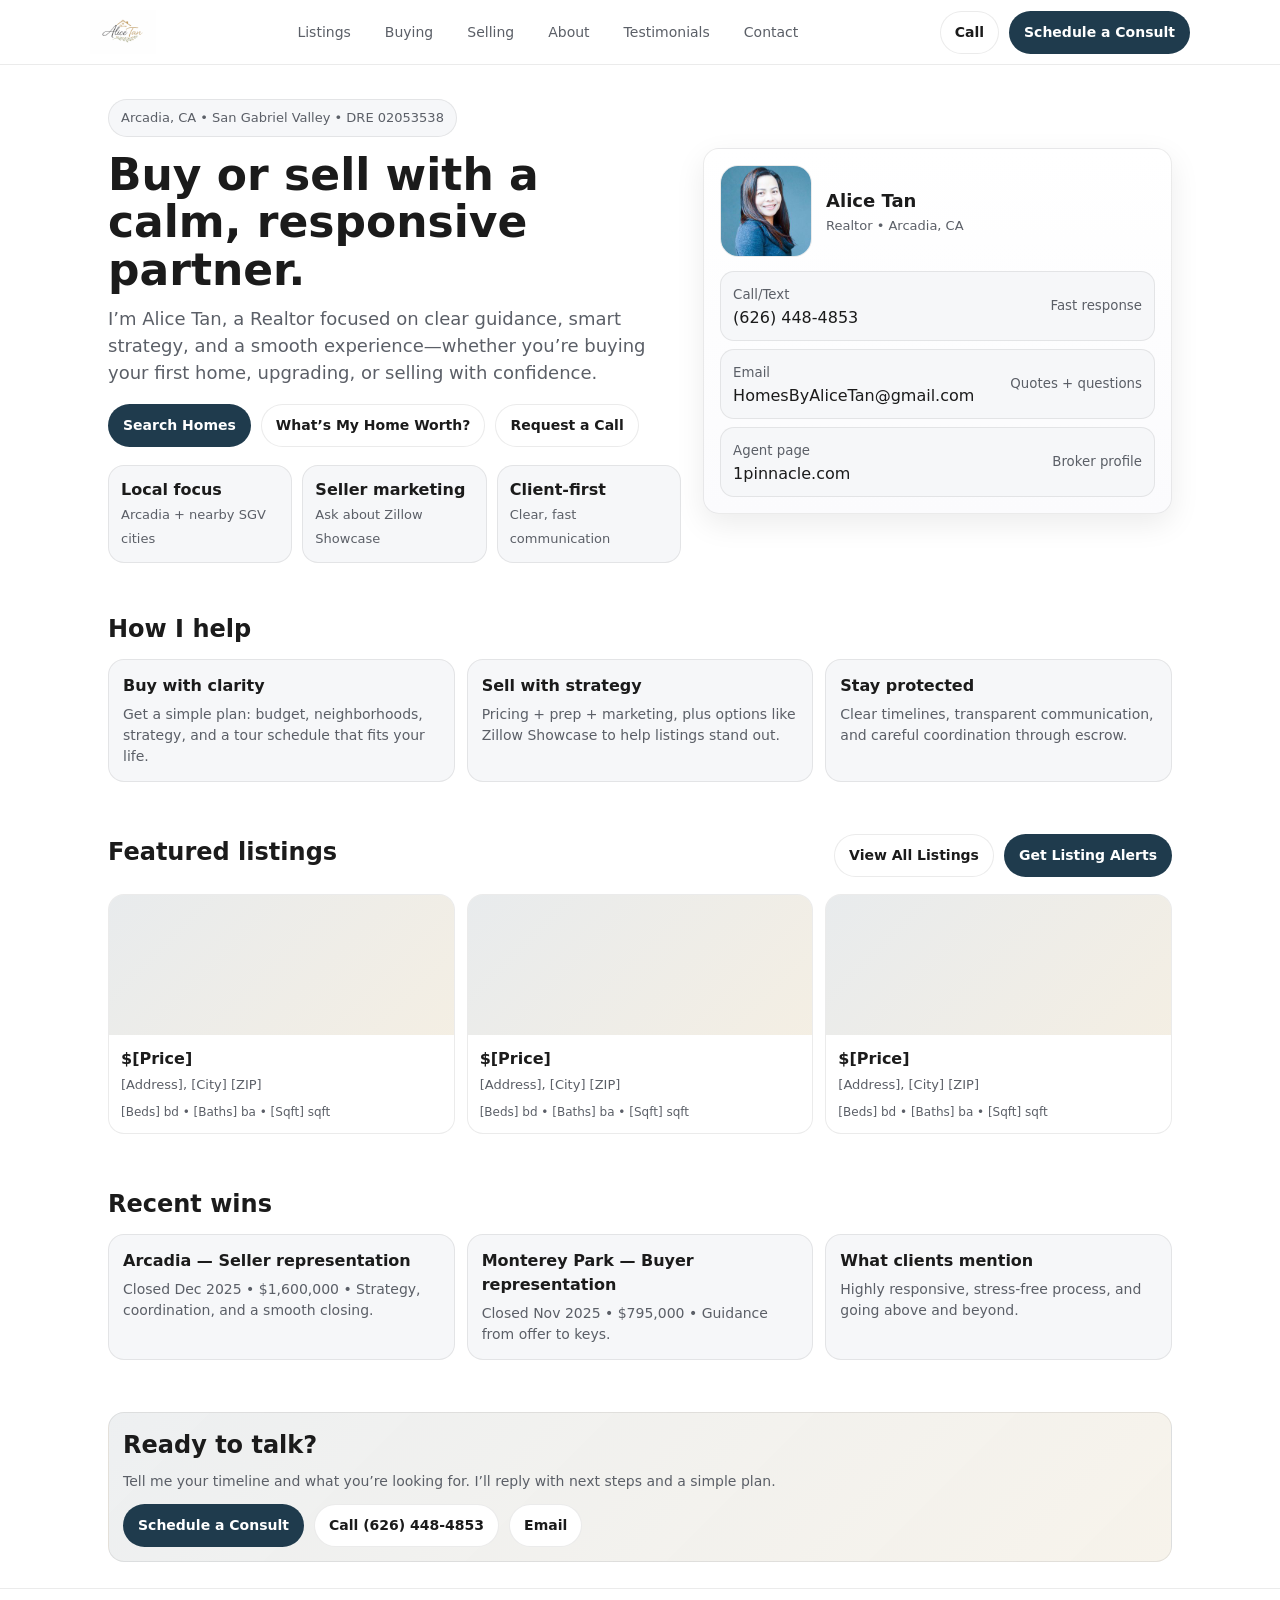
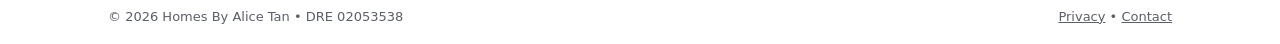
==== commit 8cf6ded5: "Update index.html 448-4853 final fix" ====
--- a/index.html
+++ b/index.html
@@ -74,7 +74,7 @@
             </div>
           </div>
           <ul class="contact-list">
-            <li class="contact-pill"><span><small>Call/Text</small><br><a href="tel:626-701-4730">(626) 701-4730</a></span><small>Fast response</small></li>
+            <li class="contact-pill"><span><small>Call/Text</small><br><a href="tel:626-448-4853">(626) 448-4853</a></span><small>Fast response</small></li>
             <li class="contact-pill"><span><small>Email</small><br><a href="mailto:HomesByAliceTan@gmail.com">HomesByAliceTan@gmail.com</a></span><small>Quotes + questions</small></li>
             <li class="contact-pill"><span><small>Agent page</small><br><a href="https://1pinnacle.com/agents/alice-tan" target="_blank" rel="noreferrer">1pinnacle.com</a></span><small>Broker profile</small></li>
           </ul>
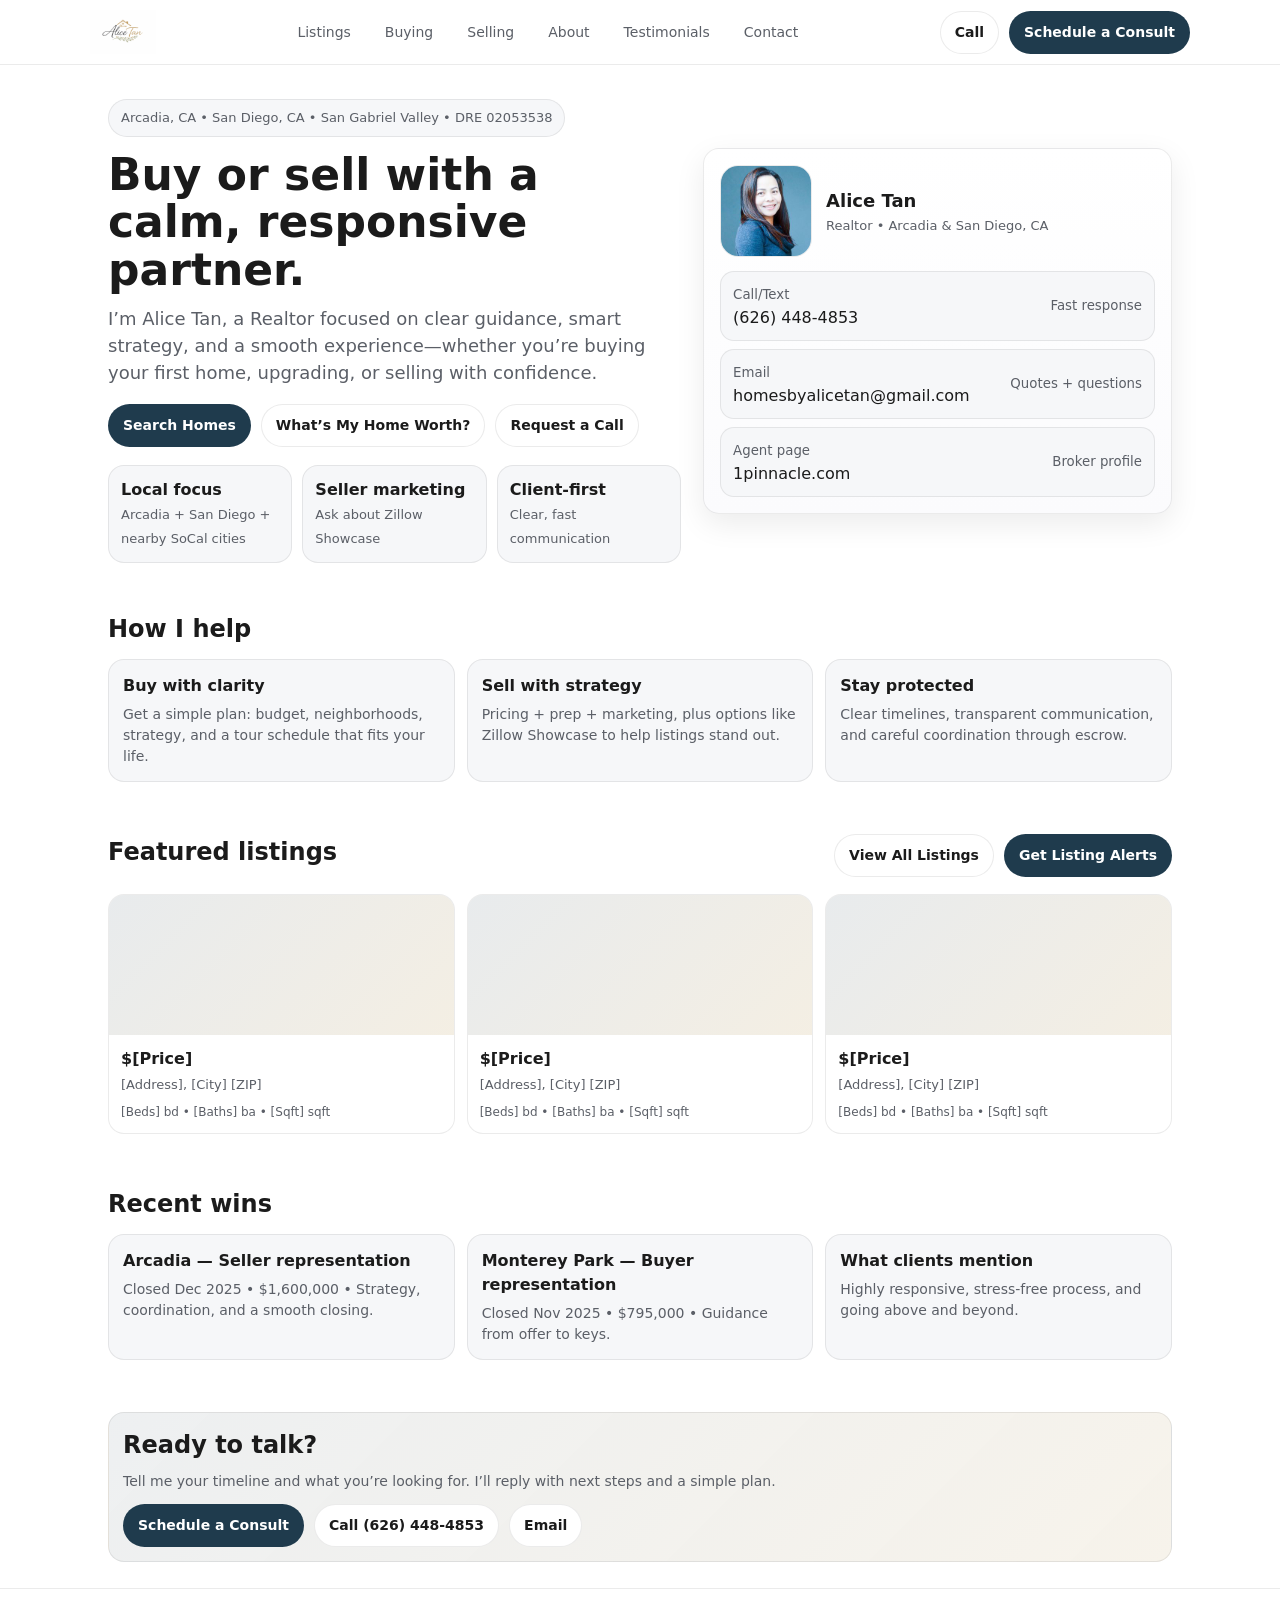
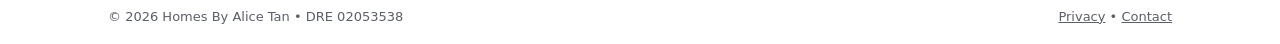
==== commit df881033: "Add San Diego to service area mentions" ====
--- a/index.html
+++ b/index.html
@@ -3,13 +3,13 @@
 <head>
   <meta charset="utf-8" />
   <meta name="viewport" content="width=device-width, initial-scale=1" />
-  <title>Homes By Alice Tan | Arcadia, CA Realtor (DRE 02053538)</title>
-  <meta name="description" content="Alice Tan is a Realtor serving Arcadia and nearby San Gabriel Valley communities. Buy, sell, or rent with clear guidance and responsive support. DRE 02053538." />
+  <title>Homes By Alice Tan | Arcadia & San Diego, CA Realtor (DRE 02053538)</title>
+  <meta name="description" content="Alice Tan is a Realtor serving Arcadia, San Diego, and nearby Southern California communities. Buy, sell, or rent with clear guidance and responsive support. DRE 02053538." />
   <link rel="stylesheet" href="css/styles.css" />
   <link rel="icon" href="/assets/logo.png" />
 
   <meta property="og:title" content="Homes By Alice Tan" />
-  <meta property="og:description" content="Buy, sell, or rent in Arcadia and the San Gabriel Valley with Alice Tan. Responsive, calm, and client-first." />
+  <meta property="og:description" content="Buy, sell, or rent in Arcadia, San Diego, and surrounding Southern California communities with Alice Tan. Responsive, calm, and client-first." />
   <meta property="og:type" content="website" />
 
   <script type="application/ld+json">
@@ -19,8 +19,8 @@
     "name": "Alice Tan",
     "url": "https://HomesByAliceTan.com",
     "telephone": "+1-626-448-4853",
-    "email": "HomesByAliceTan@gmail.com",
-    "areaServed": ["Arcadia, CA", "San Gabriel Valley"],
+    "email": "homesbyalicetan@gmail.com",
+    "areaServed": ["Arcadia, CA", "San Diego, CA", "San Gabriel Valley"],
     "identifier": "DRE 02053538"
   }
   </script>
@@ -50,7 +50,7 @@
     <section class="hero">
       <div class="container hero-grid">
         <div>
-          <div class="badge">Arcadia, CA • San Gabriel Valley • DRE 02053538</div>
+          <div class="badge">Arcadia, CA • San Diego, CA • San Gabriel Valley • DRE 02053538</div>
           <h1 class="h1">Buy or sell with a calm, responsive partner.</h1>
           <p class="lede">I’m Alice Tan, a Realtor focused on clear guidance, smart strategy, and a smooth experience—whether you’re buying your first home, upgrading, or selling with confidence.</p>
           <div class="hero-actions">
@@ -59,7 +59,7 @@
             <a class="btn ghost" href="pages/contact.html">Request a Call</a>
           </div>
           <div class="kpis" aria-label="Highlights">
-            <div class="kpi"><strong>Local focus</strong><span>Arcadia + nearby SGV cities</span></div>
+            <div class="kpi"><strong>Local focus</strong><span>Arcadia + San Diego + nearby SoCal cities</span></div>
             <div class="kpi"><strong>Seller marketing</strong><span>Ask about Zillow Showcase</span></div>
             <div class="kpi"><strong>Client-first</strong><span>Clear, fast communication</span></div>
           </div>
@@ -70,12 +70,12 @@
             <img src="assets/headshot.jpg" alt="Headshot of Alice Tan" />
             <div class="meta">
               <p class="name">Alice Tan</p>
-              <p class="title">Realtor • Arcadia, CA</p>
+              <p class="title">Realtor • Arcadia & San Diego, CA</p>
             </div>
           </div>
           <ul class="contact-list">
             <li class="contact-pill"><span><small>Call/Text</small><br><a href="tel:626-448-4853">(626) 448-4853</a></span><small>Fast response</small></li>
-            <li class="contact-pill"><span><small>Email</small><br><a href="mailto:HomesByAliceTan@gmail.com">HomesByAliceTan@gmail.com</a></span><small>Quotes + questions</small></li>
+            <li class="contact-pill"><span><small>Email</small><br><a href="mailto:homesbyalicetan@gmail.com">homesbyalicetan@gmail.com</a></span><small>Quotes + questions</small></li>
             <li class="contact-pill"><span><small>Agent page</small><br><a href="https://1pinnacle.com/agents/alice-tan" target="_blank" rel="noreferrer">1pinnacle.com</a></span><small>Broker profile</small></li>
           </ul>
         </aside>
@@ -150,7 +150,7 @@
           <div class="hero-actions">
             <a class="btn primary" href="pages/contact.html">Schedule a Consult</a>
             <a class="btn ghost" href="tel:626-448-4853">Call (626) 448-4853</a>
-            <a class="btn ghost" href="mailto:HomesByAliceTan@gmail.com">Email</a>
+            <a class="btn ghost" href="mailto:homesbyalicetan@gmail.com">Email</a>
           </div>
         </div>
       </div>
